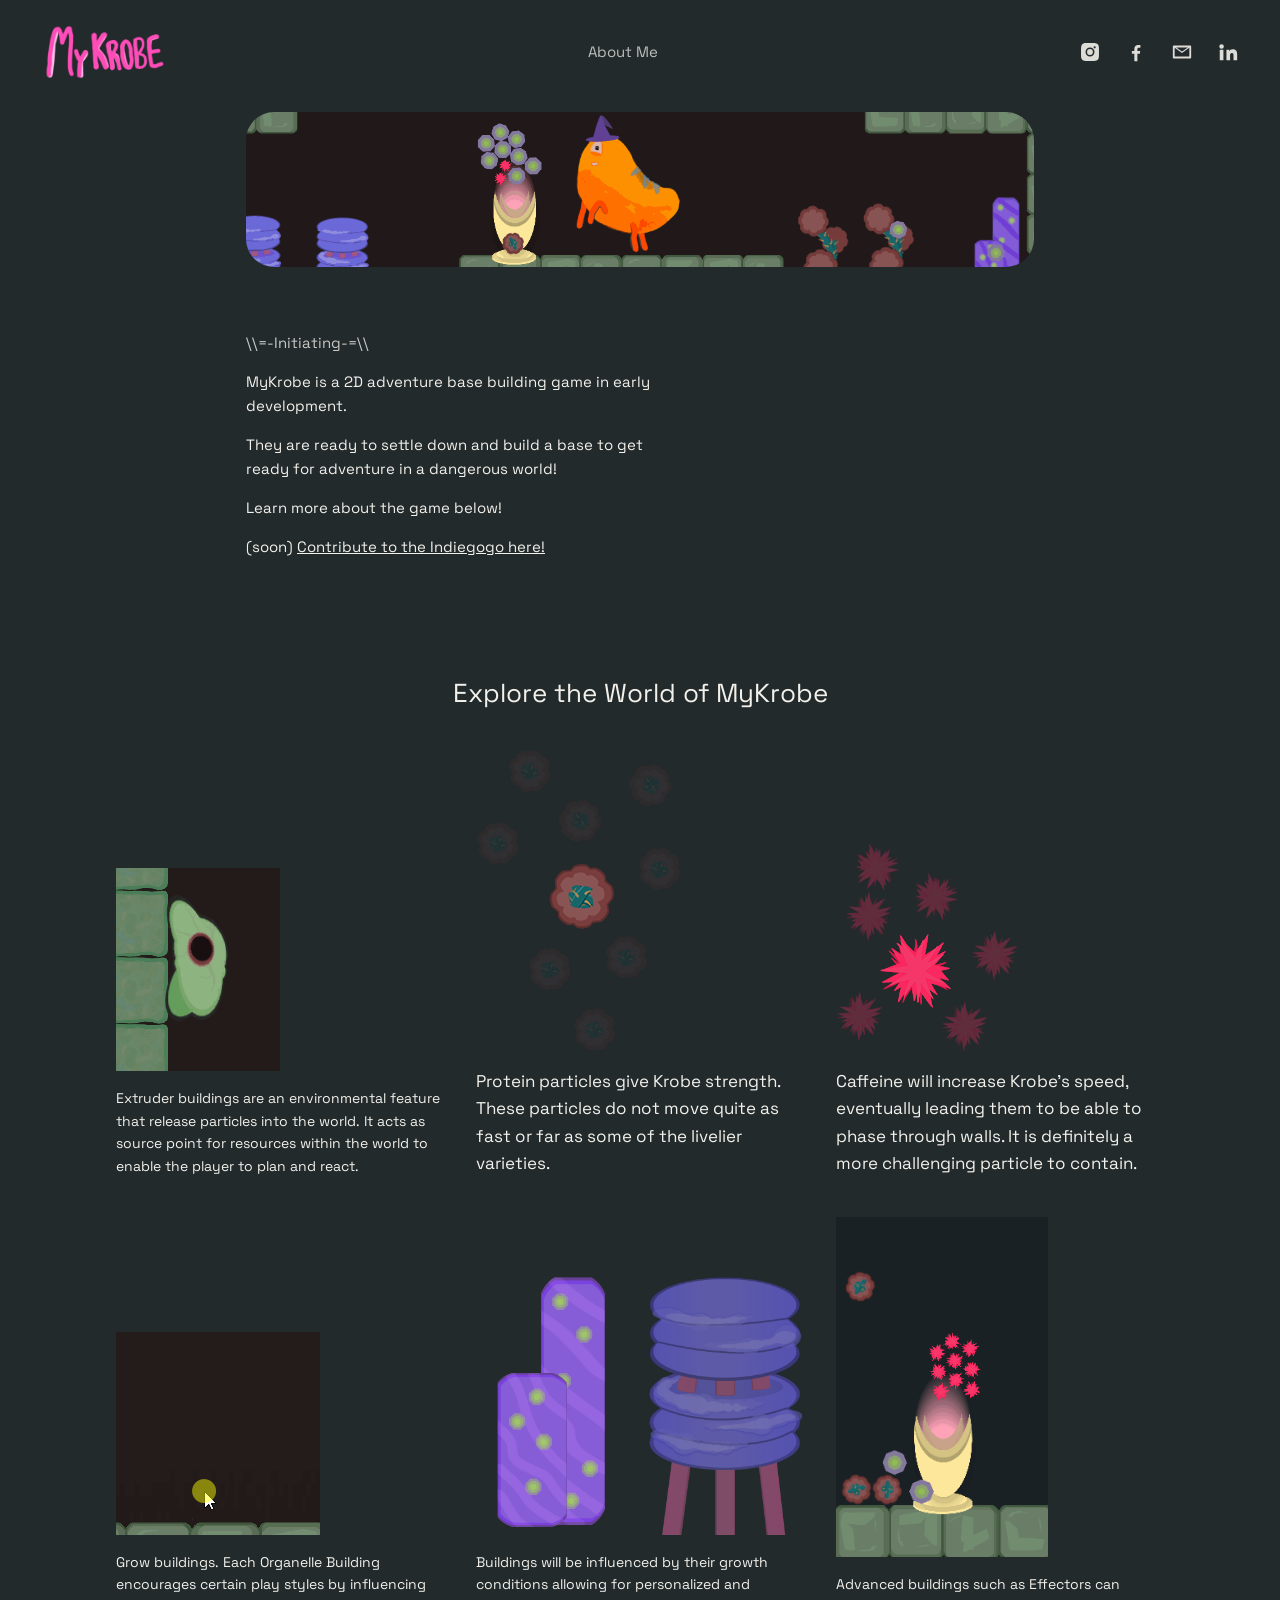
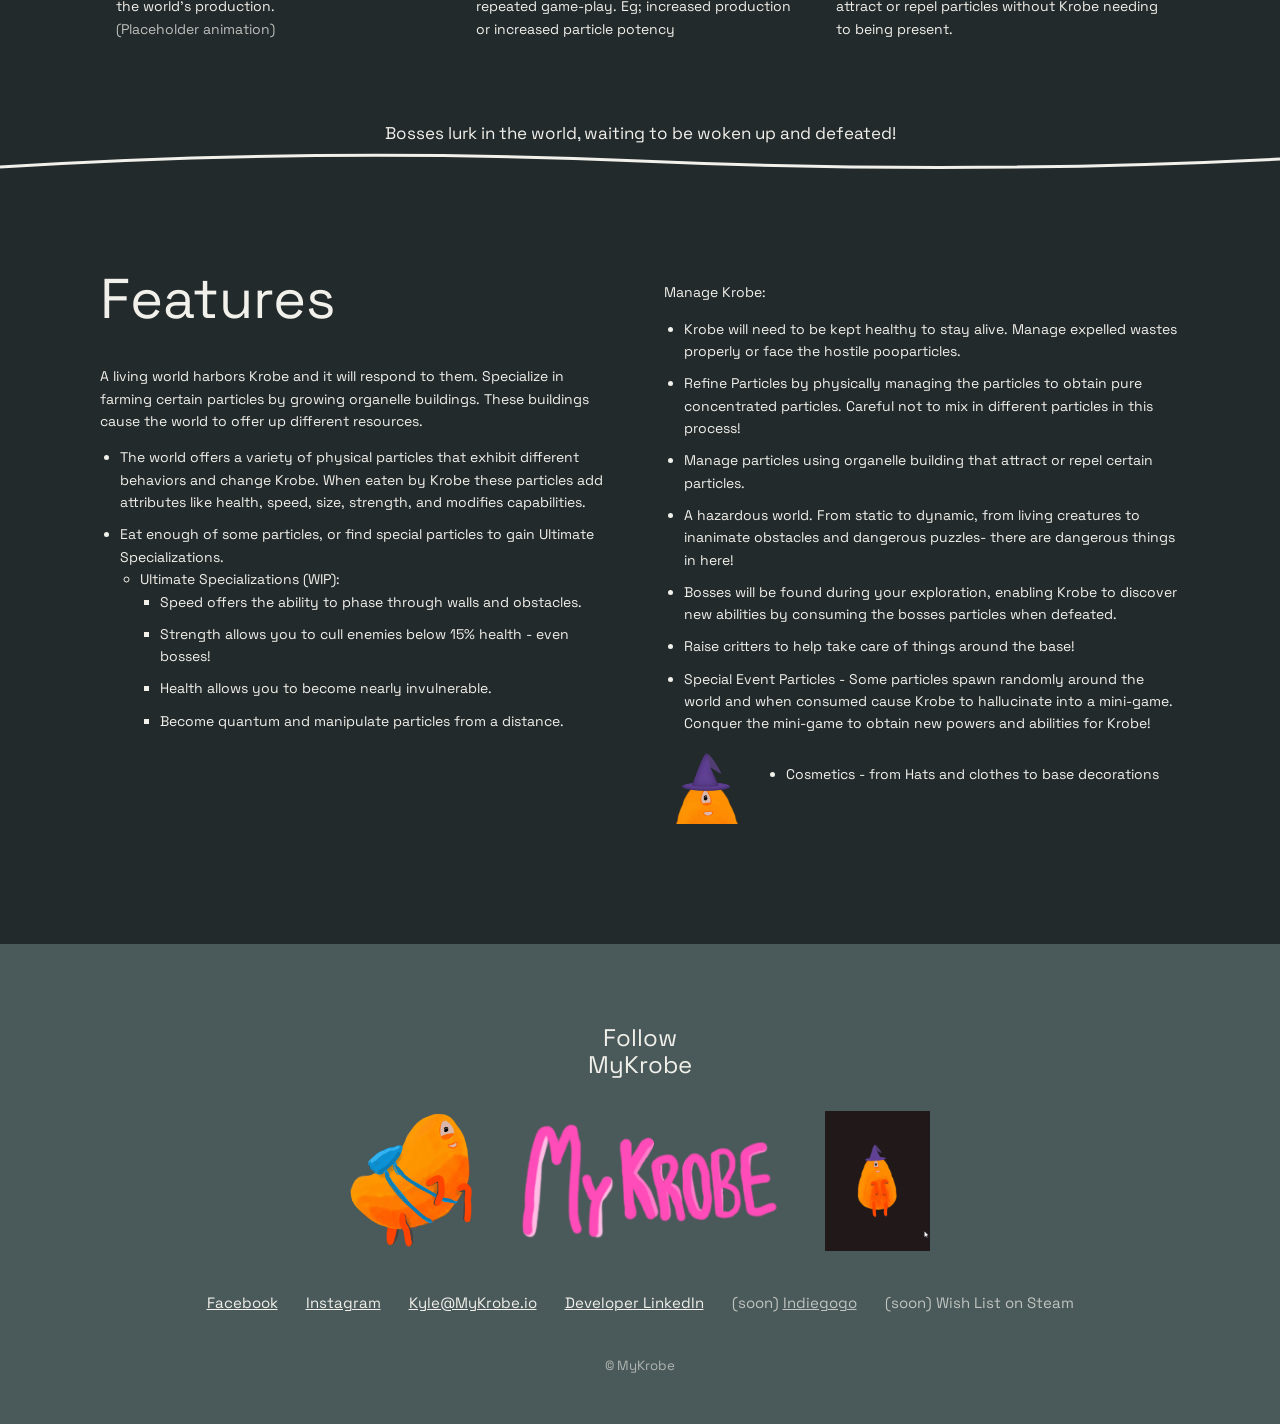
==== index.html @ 1b6dc764 "Port the mykrobe.io site from Squarespace: Home + About as plain HTML, same text and pictures Co-Aut" ====
<!doctype html>
<html lang="en">
<head>
<title>MyKrobe</title>
<meta name="description" content="MyKrobe is a 2D adventure base building game in early development.">
<meta property="og:title" content="MyKrobe">
<meta property="og:description" content="MyKrobe is a 2D adventure base building game in early development.">
<meta charset="utf-8">
<meta name="viewport" content="width=device-width, initial-scale=1">
<link rel="icon" href="/favicon.png">
<link rel="preconnect" href="https://fonts.googleapis.com">
<link rel="stylesheet" href="https://fonts.googleapis.com/css2?family=Space+Grotesk:wght@400;500&display=swap">
<link rel="stylesheet" href="/style.css">
<meta property="og:site_name" content="MyKrobe">
<meta property="og:image" content="https://www.mykrobe.io/media/share.png">
<meta name="twitter:card" content="summary_large_image">
</head>
<body>
<header class="top">
  <a class="logo" href="/"><img src="/media/Logo2-textonly.webp" alt="MyKrobe"></a>
  <nav><a href="/about/">About Me</a></nav>
  <div class="social">
    <a href="https://www.instagram.com/mykrobegame/" aria-label="Instagram"><svg viewBox="0 0 24 24"><path d="M12 2.2c3.2 0 3.6 0 4.8.1 1.2.1 1.8.2 2.2.4.6.2 1 .5 1.4.9.4.4.7.8.9 1.4.2.4.4 1 .4 2.2.1 1.3.1 1.6.1 4.8s0 3.6-.1 4.8c-.1 1.2-.2 1.8-.4 2.2-.2.6-.5 1-.9 1.4-.4.4-.8.7-1.4.9-.4.2-1 .4-2.2.4-1.3.1-1.6.1-4.8.1s-3.6 0-4.8-.1c-1.2-.1-1.8-.2-2.2-.4-.6-.2-1-.5-1.4-.9-.4-.4-.7-.8-.9-1.4-.2-.4-.4-1-.4-2.2C2.2 15.6 2.2 15.2 2.2 12s0-3.6.1-4.8c.1-1.2.2-1.8.4-2.2.2-.6.5-1 .9-1.4.4-.4.8-.7 1.4-.9.4-.2 1-.4 2.2-.4C8.4 2.2 8.8 2.2 12 2.2zm0 4.9a4.9 4.9 0 1 0 0 9.8 4.9 4.9 0 0 0 0-9.8zm0 8.1a3.2 3.2 0 1 1 0-6.4 3.2 3.2 0 0 1 0 6.4zm5.1-9.4a1.1 1.1 0 1 0 0 2.3 1.1 1.1 0 0 0 0-2.3z"/></svg></a>
    <a href="https://www.facebook.com/profile.php?id=61550959715350" aria-label="Facebook"><svg viewBox="0 0 24 24"><path d="M13.5 22v-8h2.7l.4-3.2h-3.1V8.8c0-.9.3-1.5 1.6-1.5h1.7V4.4c-.3 0-1.3-.1-2.5-.1-2.4 0-4.1 1.5-4.1 4.2v2.3H7.5V14h2.7v8h3.3z"/></svg></a>
    <a href="mailto:Kyle@MyKrobe.io?subject=Question%20from%20IO" aria-label="Email"><svg viewBox="0 0 24 24"><path d="M3 5h18a1 1 0 0 1 1 1v12a1 1 0 0 1-1 1H3a1 1 0 0 1-1-1V6a1 1 0 0 1 1-1zm1 2.4V17h16V7.4l-8 5.6-8-5.6zM5.6 7l6.4 4.5L18.4 7H5.6z"/></svg></a>
    <a href="https://www.linkedin.com/in/kyle-gillen-1805134a/" aria-label="Developer LinkedIn"><svg viewBox="0 0 24 24"><path d="M4.98 3.5a2.5 2.5 0 1 1 0 5 2.5 2.5 0 0 1 0-5zM3 9.5h4V21H3V9.5zm6.5 0h3.8v1.6h.1c.5-1 1.8-2 3.8-2 4 0 4.8 2.6 4.8 6V21h-4v-5.2c0-1.2 0-2.8-1.7-2.8s-2 1.3-2 2.7V21h-4V9.5z"/></svg></a>
  </div>
</header>
<main>
  <div class="hero"><img src="/media/AnimationbigFix.gif" alt="Krobe in the world of MyKrobe" width="1299" height="256"></div>

  <section class="intro">
    <p class="tag">\\=-Initiating-=\\</p>
    <p>MyKrobe is a 2D adventure base building game in early development.</p>
    <p>They are ready to settle down and build a base to get ready for adventure in a dangerous world!</p>
    <p>Learn more about the game below!</p>
    <p>(soon) <a href="https://igg.me/at/MyKrobe">Contribute to the Indiegogo here!</a></p>
  </section>

  <section class="explore wrap">
    <h2>Explore the World of MyKrobe</h2>
    <div class="grid">
      <div class="card"><img src="/media/exrude1.gif" alt="Extruder building" loading="lazy"><p>Extruder buildings are an environmental feature that release particles into the world. It acts as source point for resources within the world to enable the player to plan and react.</p></div>
      <div class="card big"><img src="/media/proteingroup1.webp" alt="Protein particles" loading="lazy"><p>Protein particles give Krobe strength. These particles do not move quite as fast or far as some of the livelier varieties.</p></div>
      <div class="card big"><img src="/media/caffeinegroup1.webp" alt="Caffeine particles" loading="lazy"><p>Caffeine will increase Krobe’s speed, eventually leading them to be able to phase through walls. It is definitely a more challenging particle to contain.</p></div>
      <div class="card"><img src="/media/growbuilding1.gif" alt="A building growing" loading="lazy"><p>Grow buildings. Each Organelle Building encourages certain play styles by influencing the world’s production.<br><span class="note">(Placeholder animation)</span></p></div>
      <div class="card"><div class="pair"><img src="/media/png4Building-4.webp" alt="Organelle building" loading="lazy"><img src="/media/pngBuilding-3-Anim.webp" alt="Organelle building" loading="lazy"></div><p>Buildings will be influenced by their growth conditions allowing for personalized and repeated game-play. Eg; increased production or increased particle potency</p></div>
      <div class="card"><img src="/media/Animation2.gif" alt="An Effector building" loading="lazy"><p>Advanced buildings such as Effectors can attract or repel particles without Krobe needing to being present.</p></div>
    </div>
    <p class="bosses">Bosses lurk in the world, waiting to be woken up and defeated!</p>
  </section>

  <svg class="wave" viewBox="0 0 1200 40" preserveAspectRatio="none" aria-hidden="true"><path d="M0 20 Q300 0 600 14 T1200 12" fill="none" stroke="#f2f0ea" stroke-width="3"/></svg>

  <section class="features wrap">
    <div class="cols">
      <div>
        <h2>Features</h2>
        <p>A living world harbors Krobe and it will respond to them. Specialize in farming certain particles by growing organelle buildings. These buildings cause the world to offer up different resources.</p>
        <ul>
          <li>The world offers a variety of physical particles that exhibit different behaviors and change Krobe. When eaten by Krobe these particles add attributes like health, speed, size, strength, and modifies capabilities.</li>
          <li>Eat enough of some particles, or find special particles to gain Ultimate Specializations.
            <ul><li>Ultimate Specializations (WIP):
              <ul>
                <li>Speed offers the ability to phase through walls and obstacles.</li>
                <li>Strength allows you to cull enemies below 15% health - even bosses!</li>
                <li>Health allows you to become nearly invulnerable.</li>
                <li>Become quantum and manipulate particles from a distance.</li>
              </ul></li></ul></li>
        </ul>
      </div>
      <div>
        <p>Manage Krobe:</p>
        <ul>
          <li>Krobe will need to be kept healthy to stay alive. Manage expelled wastes properly or face the hostile pooparticles.</li>
          <li>Refine Particles by physically managing the particles to obtain pure concentrated particles. Careful not to mix in different particles in this process!</li>
          <li>Manage particles using organelle building that attract or repel certain particles.</li>
          <li>A hazardous world. From static to dynamic, from living creatures to inanimate obstacles and dangerous puzzles- there are dangerous things in here!</li>
          <li>Bosses will be found during your exploration, enabling Krobe to discover new abilities by consuming the bosses particles when defeated.</li>
          <li>Raise critters to help take care of things around the base!</li>
          <li>Special Event Particles - Some particles spawn randomly around the world and when consumed cause Krobe to hallucinate into a mini-game. Conquer the mini-game to obtain new powers and abilities for Krobe!</li>
        </ul>
        <div class="cosmetics"><img src="/media/smallhatKrobeFront.webp" alt="Krobe in a witch hat" loading="lazy"><ul><li>Cosmetics - from Hats and clothes to base decorations</li></ul></div>
      </div>
    </div>
  </section>
</main>
<footer class="foot">
  <h3>Follow<br>MyKrobe</h3>
  <div class="pics">
    <img src="/media/index.webp" alt="" loading="lazy">
    <img src="/media/Logo2-textonly.webp" alt="MyKrobe" loading="lazy">
    <img src="/media/poop1.gif" alt="" loading="lazy">
  </div>
  <div class="links">
    <a href="https://www.facebook.com/profile.php?id=61550959715350">Facebook</a>
    <a href="https://www.instagram.com/mykrobegame/">Instagram</a>
    <a href="mailto:Kyle@MyKrobe.io?subject=Question%20from%20IO">Kyle@MyKrobe.io</a>
    <a href="https://www.linkedin.com/in/kyle-gillen-1805134a/">Developer LinkedIn</a>
    <span>(soon) <a href="https://igg.me/at/MyKrobe">Indiegogo</a></span>
    <span>(soon) Wish List on Steam</span>
  </div>
  <small>© MyKrobe</small>
</footer>

</body>
</html>
---- style.css ----
:root {
  --bg: #222a2c;
  --bg-2: #4a5a5a;
  --paper: #dcd9d0;
  --ink: #f2f0ea;
  --ink-dark: #222a2c;
  --pink: #ff4fa8;
  --max: 1080px;
}
* { box-sizing: border-box; }
html { scroll-behavior: smooth; }
body {
  margin: 0; background: var(--bg); color: var(--ink);
  font: 16px/1.6 "Space Grotesk", "Helvetica Neue", Arial, sans-serif;
}
img { max-width: 100%; height: auto; display: block; }
a { color: inherit; }
h1, h2, h3 { font-weight: 400; line-height: 1.15; margin: 0 0 .6em; }

/* header */
.top {
  display: flex; align-items: center; justify-content: space-between; gap: 16px;
  padding: 20px clamp(16px, 3vw, 40px);
}
.top .logo img { height: 64px; width: auto; }
.top nav a { text-decoration: none; opacity: .75; font-size: 15px; }
.top nav a:hover, .top nav a[aria-current] { opacity: 1; text-decoration: underline; text-underline-offset: 4px; }
.social { display: flex; gap: 18px; align-items: center; }
.social a { display: grid; place-items: center; width: 28px; height: 28px; opacity: .9; }
.social a:hover { opacity: 1; color: var(--pink); }
.social svg { width: 22px; height: 22px; fill: currentColor; }

.wrap { max-width: var(--max); margin: 0 auto; padding: 0 16px; }

/* home */
.hero { margin: 8px auto 0; max-width: 820px; padding: 0 16px; }
.hero img { border-radius: 28px; width: 100%; }
.intro { max-width: 820px; margin: 64px auto; padding: 0 16px; }
.intro p { margin: 0 0 1em; max-width: 440px; font-size: 15px; }
.intro .tag { opacity: .8; }

.explore h2 { text-align: center; font-size: 26px; margin: 120px 0 40px; }
.grid { display: grid; grid-template-columns: repeat(3, 1fr); gap: 40px 32px; align-items: end; }
.card img { margin: 0 0 16px; max-height: 340px; width: auto; }
.card .pair { display: flex; gap: 12px; align-items: flex-end; }
.card .pair img { max-height: 260px; min-width: 0; flex: 1 1 0; object-fit: contain; }
.card p { margin: 0; font-size: 14px; }
.card.big p { font-size: 17px; }
.card .note { opacity: .75; }
.bosses { text-align: center; margin: 80px 0 0; font-size: 17px; }

.wave { display: block; width: 100%; height: 40px; }
.features { padding: 80px 0 120px; }
.features .cols { display: grid; grid-template-columns: 1fr 1fr; gap: 48px; }
.features h2 { font-size: clamp(36px, 5vw, 56px); }
.features p, .features li { font-size: 14px; }
.features ul { padding-left: 20px; margin: 0 0 1em; }
.features li { margin: 0 0 .7em; }
.features ul ul { list-style: circle; }
.features ul ul ul { list-style: square; }
.cosmetics { display: flex; align-items: center; gap: 12px; }
.cosmetics img { width: 90px; flex: none; }

/* footer */
.foot { background: var(--bg-2); padding: 80px 16px 48px; text-align: center; }
.foot h3 { font-size: 24px; margin-bottom: 32px; }
.foot .pics { display: flex; justify-content: center; align-items: flex-end; gap: 32px; flex-wrap: wrap; margin-bottom: 40px; }
.foot .pics img { height: 140px; width: auto; }
.foot .links { display: flex; justify-content: center; gap: 10px 28px; flex-wrap: wrap; font-size: 15px; }
.foot .links span { opacity: .7; }
.foot small { display: block; margin-top: 40px; opacity: .6; }

/* about */
.about { background: var(--paper); color: var(--ink-dark); padding: 120px 0; }
.about .cols { display: grid; grid-template-columns: 1fr 1fr; gap: 48px; align-items: center; }
.about h1 { font-size: clamp(40px, 6vw, 64px); }
.about .roles { margin: 32px 0 24px; }
.about .roles div { font-size: 17px; }
.about img { border-radius: 4px; }
body.light .top { background: var(--paper); color: var(--ink-dark); }

@media (max-width: 760px) {
  .top { flex-wrap: wrap; }
  .top .logo img { height: 48px; }
  .grid, .features .cols, .about .cols { grid-template-columns: 1fr; }
  .card img { max-height: 280px; }
  .intro { margin: 40px auto; }
  .explore h2 { margin-top: 64px; }
  .about { padding: 48px 0 72px; }
}
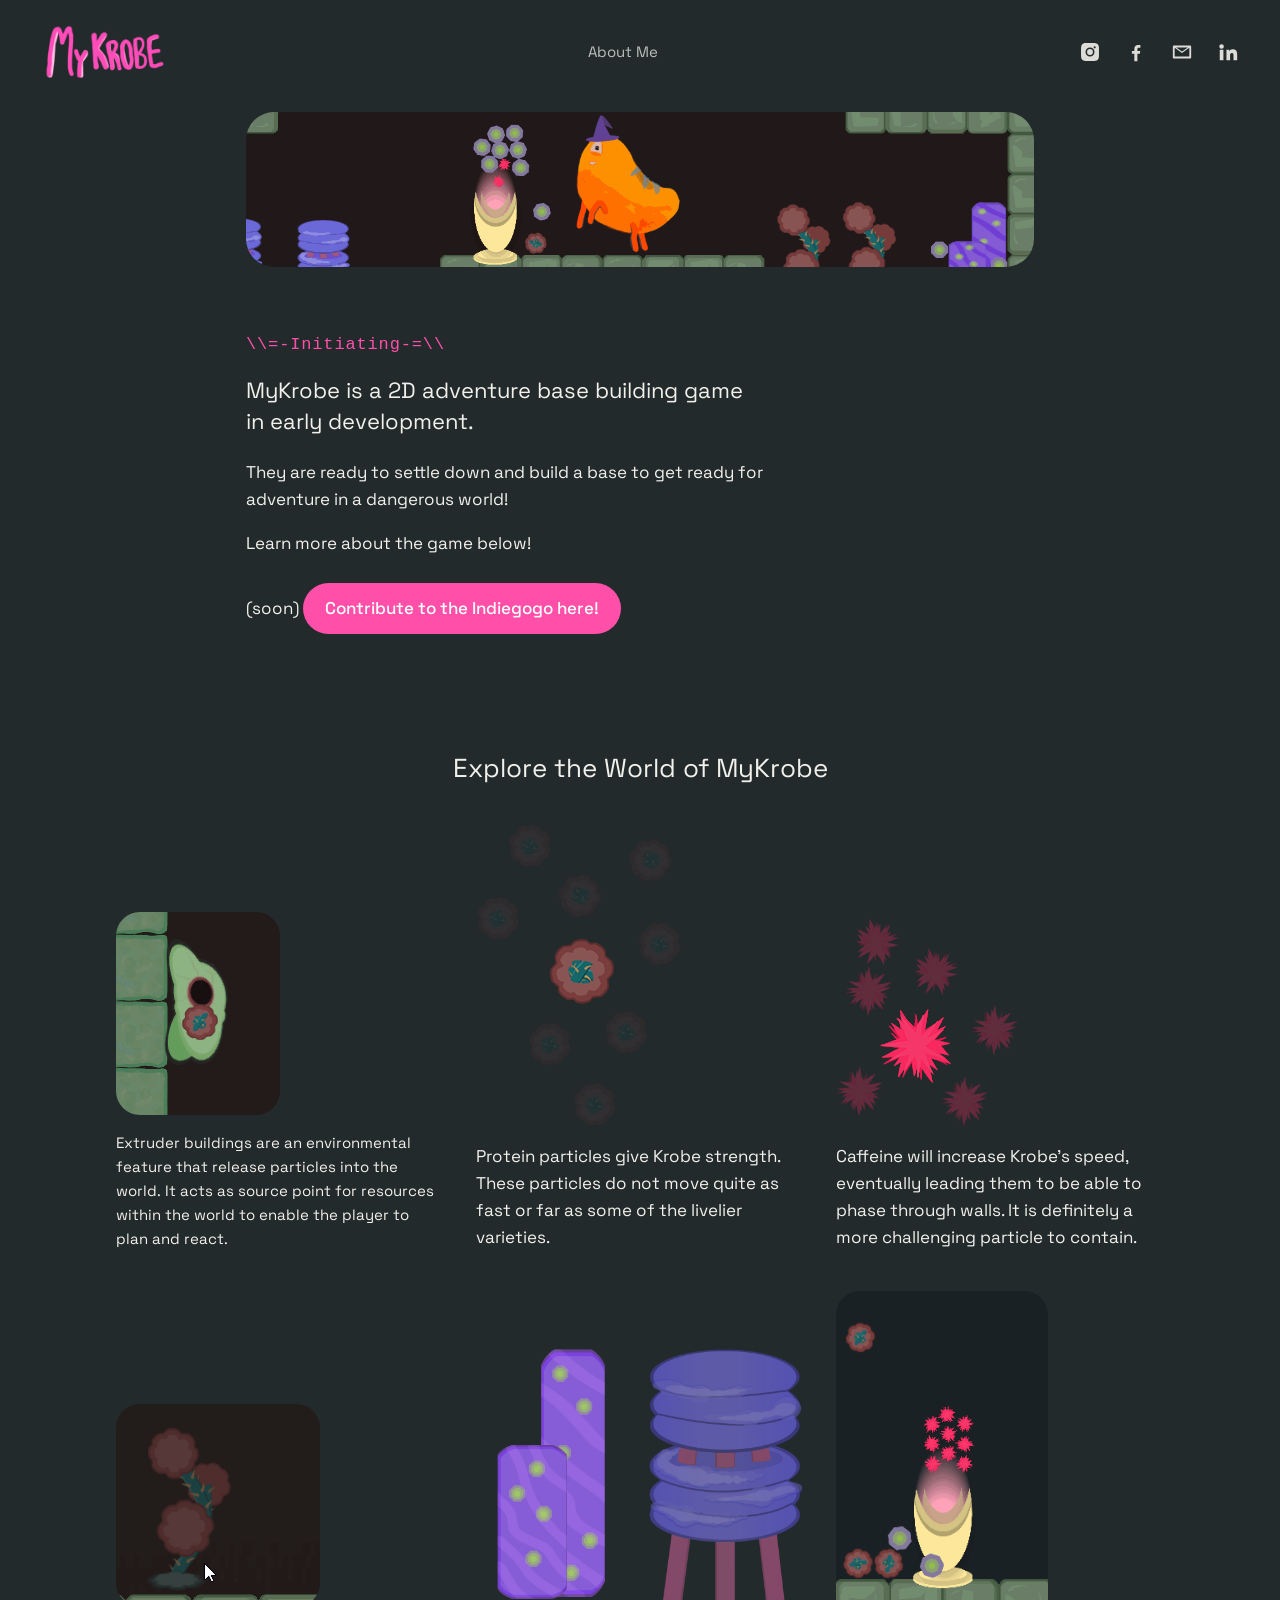
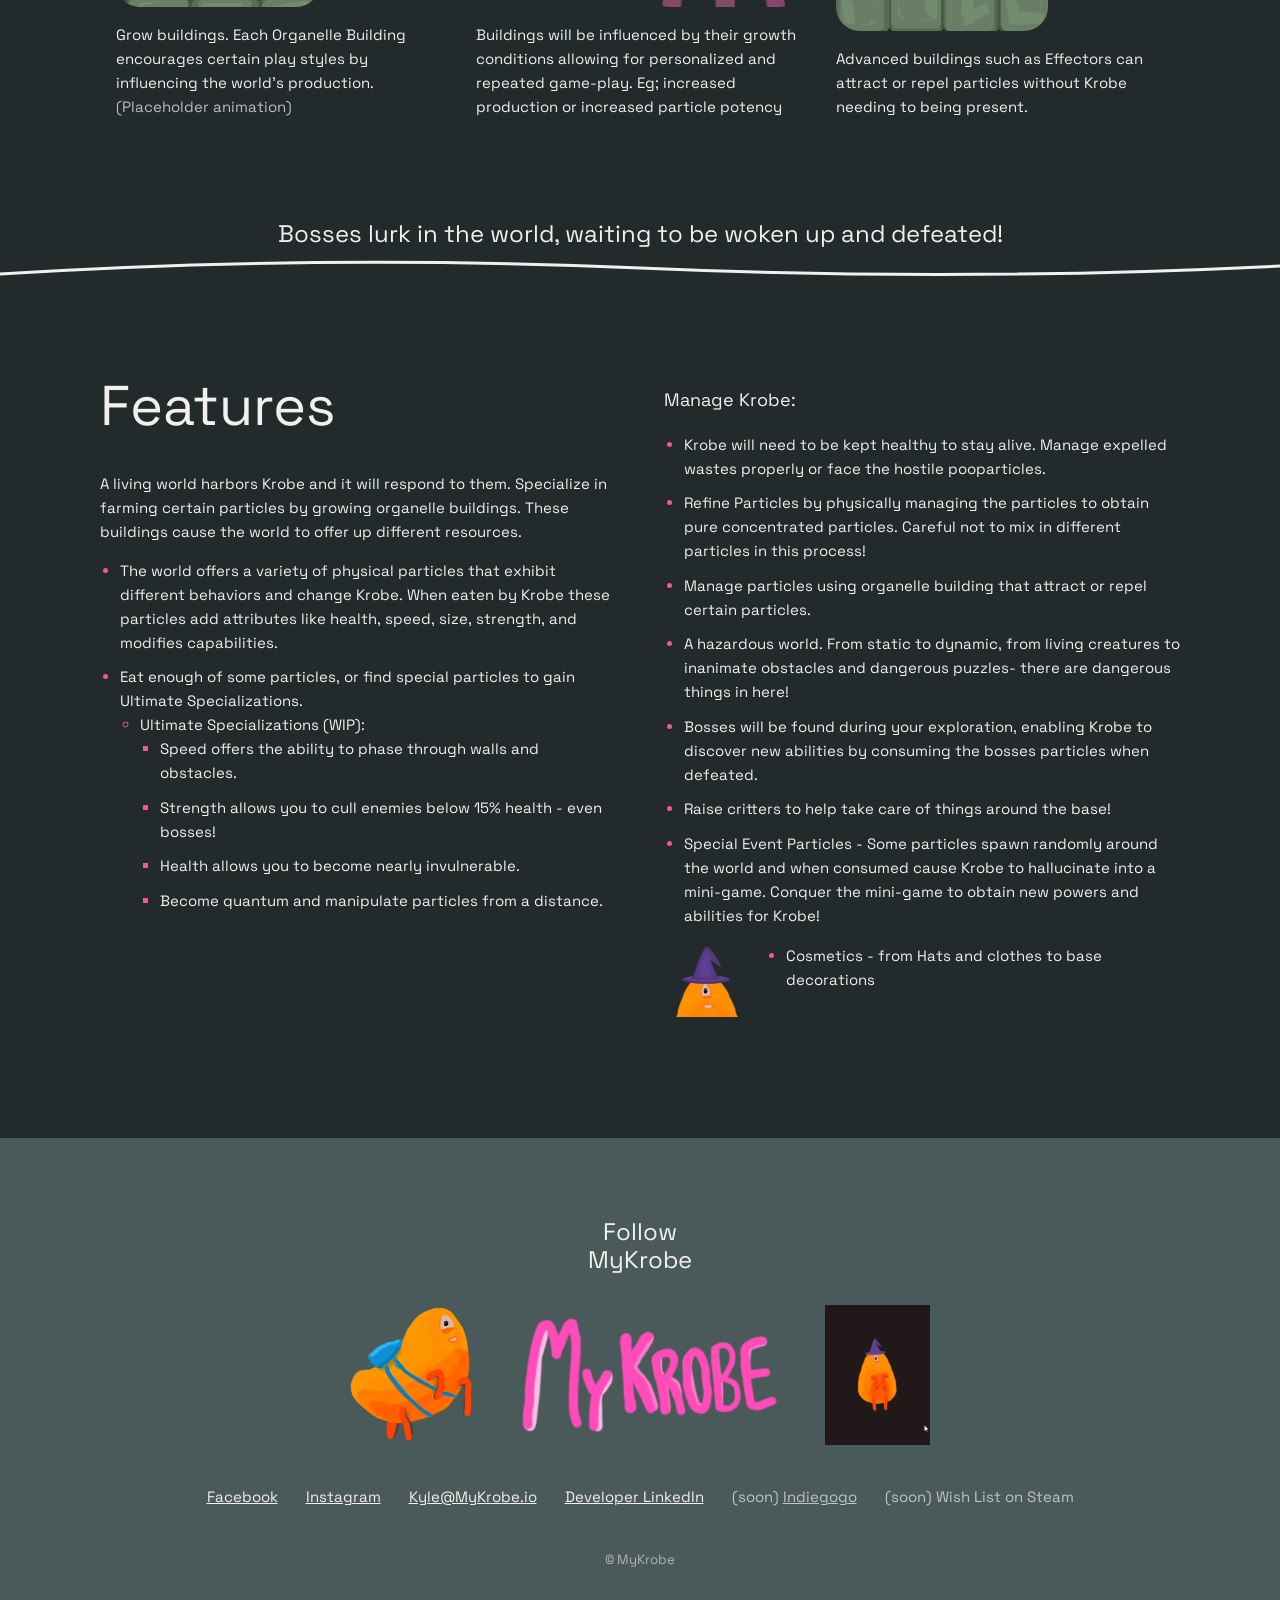
==== commit 6d04945a: "MyKrobe site polish: bigger intro text, pink Indiegogo button and bullets, soft card corners, gentle" ====
--- a/index.html
+++ b/index.html
@@ -6,6 +6,7 @@
 <meta property="og:title" content="MyKrobe">
 <meta property="og:description" content="MyKrobe is a 2D adventure base building game in early development.">
 <meta charset="utf-8">
+<script>document.documentElement.classList.add("js")</script>
 <meta name="viewport" content="width=device-width, initial-scale=1">
 <link rel="icon" href="/favicon.png">
 <link rel="preconnect" href="https://fonts.googleapis.com">
@@ -31,23 +32,23 @@
 
   <section class="intro">
     <p class="tag">\\=-Initiating-=\\</p>
-    <p>MyKrobe is a 2D adventure base building game in early development.</p>
+    <p class="lead">MyKrobe is a 2D adventure base building game in early development.</p>
     <p>They are ready to settle down and build a base to get ready for adventure in a dangerous world!</p>
     <p>Learn more about the game below!</p>
-    <p>(soon) <a href="https://igg.me/at/MyKrobe">Contribute to the Indiegogo here!</a></p>
+    <p>(soon) <a class="btn" href="https://igg.me/at/MyKrobe">Contribute to the Indiegogo here!</a></p>
   </section>
 
   <section class="explore wrap">
     <h2>Explore the World of MyKrobe</h2>
     <div class="grid">
-      <div class="card"><img src="/media/exrude1.gif" alt="Extruder building" loading="lazy"><p>Extruder buildings are an environmental feature that release particles into the world. It acts as source point for resources within the world to enable the player to plan and react.</p></div>
-      <div class="card big"><img src="/media/proteingroup1.webp" alt="Protein particles" loading="lazy"><p>Protein particles give Krobe strength. These particles do not move quite as fast or far as some of the livelier varieties.</p></div>
-      <div class="card big"><img src="/media/caffeinegroup1.webp" alt="Caffeine particles" loading="lazy"><p>Caffeine will increase Krobe’s speed, eventually leading them to be able to phase through walls. It is definitely a more challenging particle to contain.</p></div>
-      <div class="card"><img src="/media/growbuilding1.gif" alt="A building growing" loading="lazy"><p>Grow buildings. Each Organelle Building encourages certain play styles by influencing the world’s production.<br><span class="note">(Placeholder animation)</span></p></div>
-      <div class="card"><div class="pair"><img src="/media/png4Building-4.webp" alt="Organelle building" loading="lazy"><img src="/media/pngBuilding-3-Anim.webp" alt="Organelle building" loading="lazy"></div><p>Buildings will be influenced by their growth conditions allowing for personalized and repeated game-play. Eg; increased production or increased particle potency</p></div>
-      <div class="card"><img src="/media/Animation2.gif" alt="An Effector building" loading="lazy"><p>Advanced buildings such as Effectors can attract or repel particles without Krobe needing to being present.</p></div>
+      <div class="fade card"><img src="/media/exrude1.gif" alt="Extruder building" loading="lazy"><p>Extruder buildings are an environmental feature that release particles into the world. It acts as source point for resources within the world to enable the player to plan and react.</p></div>
+      <div class="fade card big"><img src="/media/proteingroup1.webp" alt="Protein particles" loading="lazy"><p>Protein particles give Krobe strength. These particles do not move quite as fast or far as some of the livelier varieties.</p></div>
+      <div class="fade card big"><img src="/media/caffeinegroup1.webp" alt="Caffeine particles" loading="lazy"><p>Caffeine will increase Krobe’s speed, eventually leading them to be able to phase through walls. It is definitely a more challenging particle to contain.</p></div>
+      <div class="fade card"><img src="/media/growbuilding1.gif" alt="A building growing" loading="lazy"><p>Grow buildings. Each Organelle Building encourages certain play styles by influencing the world’s production.<br><span class="note">(Placeholder animation)</span></p></div>
+      <div class="fade card"><div class="pair"><img src="/media/png4Building-4.webp" alt="Organelle building" loading="lazy"><img src="/media/pngBuilding-3-Anim.webp" alt="Organelle building" loading="lazy"></div><p>Buildings will be influenced by their growth conditions allowing for personalized and repeated game-play. Eg; increased production or increased particle potency</p></div>
+      <div class="fade card"><img src="/media/Animation2.gif" alt="An Effector building" loading="lazy"><p>Advanced buildings such as Effectors can attract or repel particles without Krobe needing to being present.</p></div>
     </div>
-    <p class="bosses">Bosses lurk in the world, waiting to be woken up and defeated!</p>
+    <p class="fade bosses">Bosses lurk in the world, waiting to be woken up and defeated!</p>
   </section>
 
   <svg class="wave" viewBox="0 0 1200 40" preserveAspectRatio="none" aria-hidden="true"><path d="M0 20 Q300 0 600 14 T1200 12" fill="none" stroke="#f2f0ea" stroke-width="3"/></svg>
@@ -70,7 +71,7 @@
         </ul>
       </div>
       <div>
-        <p>Manage Krobe:</p>
+        <p class="sub">Manage Krobe:</p>
         <ul>
           <li>Krobe will need to be kept healthy to stay alive. Manage expelled wastes properly or face the hostile pooparticles.</li>
           <li>Refine Particles by physically managing the particles to obtain pure concentrated particles. Careful not to mix in different particles in this process!</li>
@@ -80,14 +81,14 @@
           <li>Raise critters to help take care of things around the base!</li>
           <li>Special Event Particles - Some particles spawn randomly around the world and when consumed cause Krobe to hallucinate into a mini-game. Conquer the mini-game to obtain new powers and abilities for Krobe!</li>
         </ul>
-        <div class="cosmetics"><img src="/media/smallhatKrobeFront.webp" alt="Krobe in a witch hat" loading="lazy"><ul><li>Cosmetics - from Hats and clothes to base decorations</li></ul></div>
+        <div class="fade cosmetics"><img src="/media/smallhatKrobeFront.webp" alt="Krobe in a witch hat" loading="lazy"><ul><li>Cosmetics - from Hats and clothes to base decorations</li></ul></div>
       </div>
     </div>
   </section>
 </main>
 <footer class="foot">
   <h3>Follow<br>MyKrobe</h3>
-  <div class="pics">
+  <div class="fade pics">
     <img src="/media/index.webp" alt="" loading="lazy">
     <img src="/media/Logo2-textonly.webp" alt="MyKrobe" loading="lazy">
     <img src="/media/poop1.gif" alt="" loading="lazy">
@@ -103,5 +104,10 @@
   <small>© MyKrobe</small>
 </footer>
 
+<script>
+// fade sections in as they scroll into view
+(function(){var els=document.querySelectorAll('.fade');if(!('IntersectionObserver' in window)){els.forEach(function(e){e.classList.add('in')});return}
+var io=new IntersectionObserver(function(es){es.forEach(function(e){if(e.isIntersecting){e.target.classList.add('in');io.unobserve(e.target)}})},{rootMargin:'0px 0px -8% 0px'});els.forEach(function(e){io.observe(e)})})();
+</script>
 </body>
 </html>
--- a/style.css
+++ b/style.css
@@ -15,6 +15,10 @@
 }
 img { max-width: 100%; height: auto; display: block; }
 a { color: inherit; }
+a:focus-visible { outline: 2px solid var(--pink); outline-offset: 3px; }
+.js .fade { opacity: 0; transform: translateY(16px); transition: opacity .6s ease, transform .6s ease; }
+.js .fade.in { opacity: 1; transform: none; }
+@media (prefers-reduced-motion: reduce) { .js .fade { opacity: 1; transform: none; transition: none; } .card:hover { transform: none; } }
 h1, h2, h3 { font-weight: 400; line-height: 1.15; margin: 0 0 .6em; }
 
 /* header */
@@ -36,24 +40,29 @@
 .hero { margin: 8px auto 0; max-width: 820px; padding: 0 16px; }
 .hero img { border-radius: 28px; width: 100%; }
 .intro { max-width: 820px; margin: 64px auto; padding: 0 16px; }
-.intro p { margin: 0 0 1em; max-width: 440px; font-size: 15px; }
-.intro .tag { opacity: .8; }
+.intro p { margin: 0 0 1em; max-width: 520px; font-size: 17px; }
+.intro .lead { font-size: 22px; line-height: 1.4; }
+.intro .tag { font-family: ui-monospace, monospace; color: var(--pink); letter-spacing: .05em; }
 
 .explore h2 { text-align: center; font-size: 26px; margin: 120px 0 40px; }
 .grid { display: grid; grid-template-columns: repeat(3, 1fr); gap: 40px 32px; align-items: end; }
-.card img { margin: 0 0 16px; max-height: 340px; width: auto; }
+.card img { border-radius: 24px; margin: 0 0 16px; max-height: 340px; width: auto; }
 .card .pair { display: flex; gap: 12px; align-items: flex-end; }
 .card .pair img { max-height: 260px; min-width: 0; flex: 1 1 0; object-fit: contain; }
-.card p { margin: 0; font-size: 14px; }
+.card p { margin: 0; font-size: 15px; }
+.card { transition: transform .25s ease; }
+.card:hover { transform: translateY(-4px); }
 .card.big p { font-size: 17px; }
 .card .note { opacity: .75; }
-.bosses { text-align: center; margin: 80px 0 0; font-size: 17px; }
+.bosses { text-align: center; margin: 96px 0 0; font-size: clamp(18px, 2.4vw, 24px); }
 
 .wave { display: block; width: 100%; height: 40px; }
 .features { padding: 80px 0 120px; }
 .features .cols { display: grid; grid-template-columns: 1fr 1fr; gap: 48px; }
 .features h2 { font-size: clamp(36px, 5vw, 56px); }
-.features p, .features li { font-size: 14px; }
+.features p, .features li { font-size: 15px; }
+.features .sub { font-size: 18px; margin-top: 12px; }
+.features li::marker { color: var(--pink); }
 .features ul { padding-left: 20px; margin: 0 0 1em; }
 .features li { margin: 0 0 .7em; }
 .features ul ul { list-style: circle; }
@@ -66,6 +75,8 @@
 .foot h3 { font-size: 24px; margin-bottom: 32px; }
 .foot .pics { display: flex; justify-content: center; align-items: flex-end; gap: 32px; flex-wrap: wrap; margin-bottom: 40px; }
 .foot .pics img { height: 140px; width: auto; }
+.btn { display: inline-block; margin-top: 8px; padding: 12px 22px; border-radius: 999px; background: var(--pink); color: #fff; text-decoration: none; font-weight: 500; }
+.btn:hover { filter: brightness(1.1); }
 .foot .links { display: flex; justify-content: center; gap: 10px 28px; flex-wrap: wrap; font-size: 15px; }
 .foot .links span { opacity: .7; }
 .foot small { display: block; margin-top: 40px; opacity: .6; }
@@ -80,7 +91,8 @@
 body.light .top { background: var(--paper); color: var(--ink-dark); }
 
 @media (max-width: 760px) {
-  .top { flex-wrap: wrap; }
+  .top { flex-wrap: wrap; row-gap: 12px; }
+  .social { order: 3; width: 100%; justify-content: flex-start; }
   .top .logo img { height: 48px; }
   .grid, .features .cols, .about .cols { grid-template-columns: 1fr; }
   .card img { max-height: 280px; }
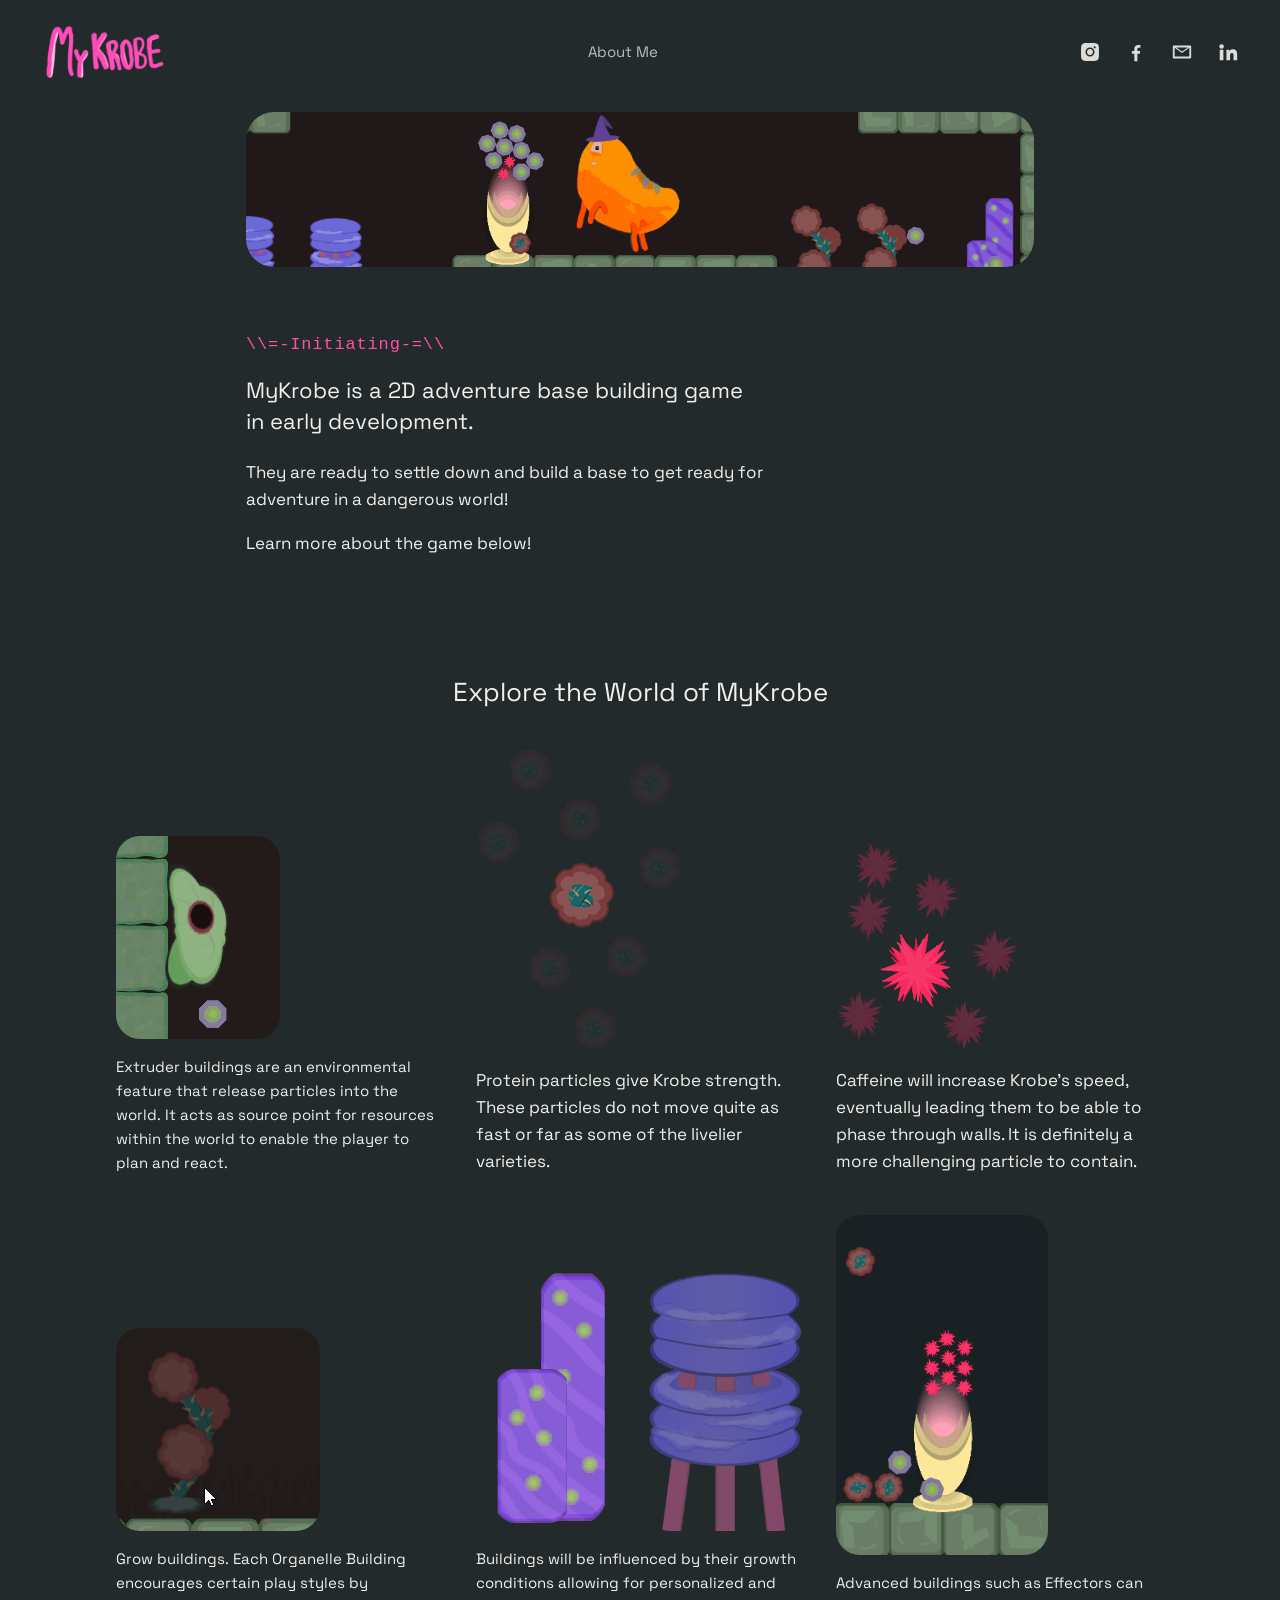
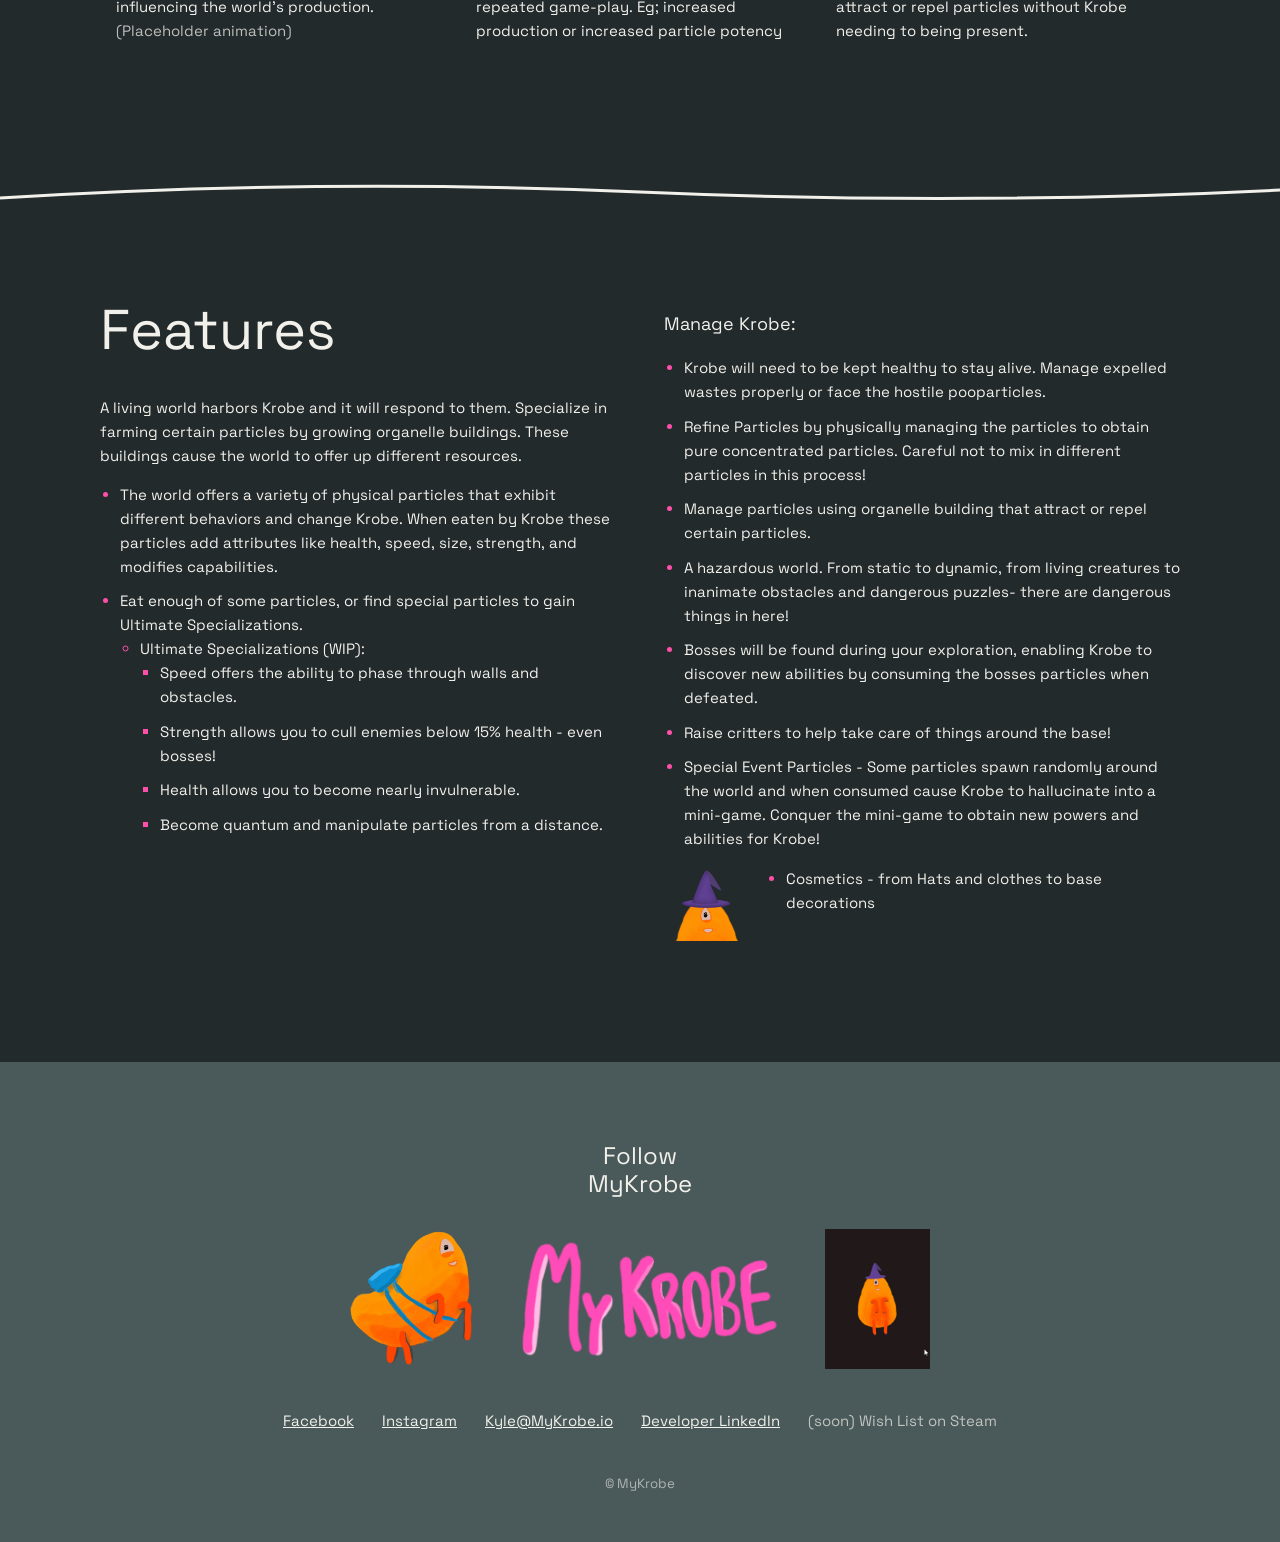
==== commit aad4eea6: "MyKrobe site: remove the Indiegogo mentions (Vachie) Co-Authored-By: Claude Opus 5.5 <noreply@anthro" ====
--- a/index.html
+++ b/index.html
@@ -35,7 +35,6 @@
     <p class="lead">MyKrobe is a 2D adventure base building game in early development.</p>
     <p>They are ready to settle down and build a base to get ready for adventure in a dangerous world!</p>
     <p>Learn more about the game below!</p>
-    <p>(soon) <a class="btn" href="https://igg.me/at/MyKrobe">Contribute to the Indiegogo here!</a></p>
   </section>
 
   <section class="explore wrap">
@@ -98,7 +97,6 @@
     <a href="https://www.instagram.com/mykrobegame/">Instagram</a>
     <a href="mailto:Kyle@MyKrobe.io?subject=Question%20from%20IO">Kyle@MyKrobe.io</a>
     <a href="https://www.linkedin.com/in/kyle-gillen-1805134a/">Developer LinkedIn</a>
-    <span>(soon) <a href="https://igg.me/at/MyKrobe">Indiegogo</a></span>
     <span>(soon) Wish List on Steam</span>
   </div>
   <small>© MyKrobe</small>
